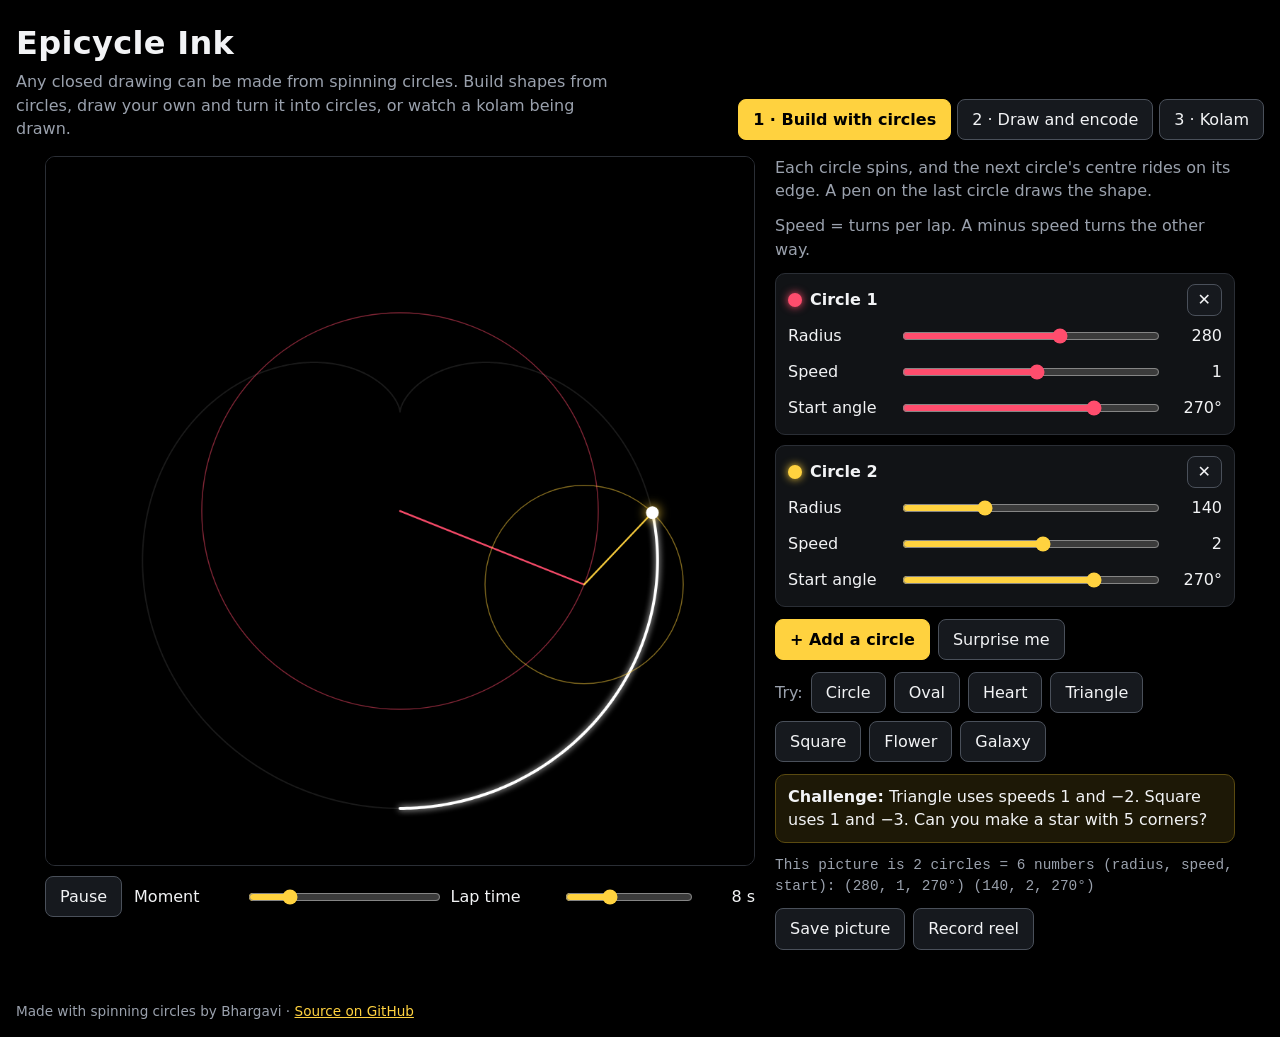
==== index.html @ f535c4b3 "Kolam becomes mode 3 of the main page" ====
<!doctype html>
<html lang="en">
<head>
  <meta charset="utf-8">
  <meta name="viewport" content="width=device-width, initial-scale=1">
  <title>Epicycle Ink</title>
  <link rel="stylesheet" href="style.css">
</head>
<body>
  <header class="top">
    <div>
      <h1>Epicycle Ink</h1>
      <p class="tagline">Any closed drawing can be made from spinning circles.
        Build shapes from circles, draw your own and turn it into circles, or watch a kolam being drawn.</p>
    </div>
    <nav class="tabs" role="tablist" aria-label="Modes">
      <button role="tab" id="tabBuild" aria-controls="build" aria-selected="true">1 · Build with circles</button>
      <button role="tab" id="tabEncode" aria-controls="encode" aria-selected="false">2 · Draw and encode</button>
      <button role="tab" id="tabKolam" aria-controls="kolamMode" aria-selected="false">3 · Kolam</button>
    </nav>
  </header>

  <!-- ===================== MODE 1: build with circles ===================== -->
  <section id="build" class="mode split" role="tabpanel" aria-labelledby="tabBuild">
    <div class="stage">
      <canvas id="buildCanvas" class="screen" width="1000" height="1000"
              aria-label="Spinning circles drawing a shape"></canvas>
      <div class="transport">
        <button id="bPlay">Pause</button>
        <label class="slider no-out"><span>Moment</span>
          <input type="range" id="bScrub" min="0" max="1000" value="0"></label>
        <label class="slider"><span>Lap time</span>
          <input type="range" id="bLap" min="2" max="20" value="8"><output id="bLapOut">8 s</output></label>
      </div>
    </div>

    <aside class="panel">
      <p class="lead">Each circle spins, and the next circle's centre rides on its edge.
        A pen on the last circle draws the shape.</p>
      <p class="hint">Speed = turns per lap. A minus speed turns the other way.</p>

      <div id="cardList" class="cards"></div>

      <div class="row">
        <button id="addCircle" class="primary">+ Add a circle</button>
        <button id="surprise">Surprise me</button>
      </div>

      <div class="row">
        <span class="muted">Try:</span>
        <button data-preset="circle">Circle</button>
        <button data-preset="oval">Oval</button>
        <button data-preset="heart">Heart</button>
        <button data-preset="triangle">Triangle</button>
        <button data-preset="square">Square</button>
        <button data-preset="flower">Flower</button>
        <button data-preset="galaxy">Galaxy</button>
      </div>

      <p class="note"><strong>Challenge:</strong> Triangle uses speeds 1 and −2. Square uses 1 and −3.
        Can you make a star with 5 corners?</p>

      <p class="code" id="buildCode"></p>

      <div class="row">
        <button id="bSave">Save picture</button>
        <button id="bRecord">Record reel</button>
      </div>
      <p class="status" id="bStatus" role="status"></p>
    </aside>
  </section>

  <!-- ===================== MODE 2: draw and encode ===================== -->
  <section id="encode" class="mode" role="tabpanel" aria-labelledby="tabEncode" hidden>
    <div class="pair">
      <figure>
        <canvas id="pad" class="pad" width="1000" height="1000"
                aria-label="White drawing pad"></canvas>
        <figcaption>1. Draw one closed line. Lift the pen when you are done.</figcaption>
      </figure>
      <figure>
        <canvas id="repro" class="screen" width="1000" height="1000"
                aria-label="Circles redrawing your line"></canvas>
        <figcaption>2. The circles redraw it.</figcaption>
      </figure>
    </div>

    <div class="transport wide-row">
      <button id="ePlay">Pause</button>
      <label class="slider no-out"><span>Moment</span>
        <input type="range" id="eScrub" min="0" max="1000" value="0"></label>
      <label class="slider"><span>Lap time</span>
        <input type="range" id="eLap" min="2" max="20" value="8"><output id="eLapOut">8 s</output></label>
    </div>

    <div class="encode-panel">
      <div class="block">
        <label class="slider"><span>Circles</span>
          <input type="range" id="count" min="1" max="100" value="30"><output id="countOut">30</output></label>
        <p class="hint">Slide down to keep only the biggest circles.
          Which part of your drawing disappears first?</p>

        <div class="stats">
          <div class="stat"><span class="label">Your line</span><strong id="statLine">–</strong></div>
          <div class="stat"><span class="label">Encoded as</span><strong id="statCode">–</strong></div>
          <div class="stat"><span class="label">Average miss</span><strong id="statError">–</strong></div>
        </div>

        <div class="row">
          <button id="eClear">Clear</button>
          <span class="muted">Examples:</span>
          <button data-example="star">Star</button>
          <button data-example="heart">Heart</button>
          <button data-example="square">Square</button>
        </div>
        <div class="row">
          <button id="sendBuild" class="primary">Edit the biggest circles in mode 1</button>
          <button id="eSave">Save picture</button>
          <button id="eRecord">Record reel</button>
        </div>
        <p class="status" id="eStatus" role="status"></p>
      </div>

      <div class="block">
        <span class="label">The recipe: circle size for every speed</span>
        <div class="chart-wrap">
          <canvas id="spectrum" aria-label="Bar chart of circle radius for speeds minus 50 to plus 50"></canvas>
          <div id="tip" class="tip" hidden></div>
        </div>
        <p class="hint small">Yellow bars are the circles in use. Hover or tap a bar to see its numbers.</p>

        <span class="label">Biggest circles in use</span>
        <table id="recipe">
          <thead><tr><th></th><th>Speed</th><th>Radius</th><th>Start</th></tr></thead>
          <tbody></tbody>
        </table>
      </div>
    </div>
  </section>

  <!-- ===================== MODE 3: kolam ===================== -->
  <section id="kolamMode" class="mode split" role="tabpanel" aria-labelledby="tabKolam" hidden>
    <div class="stage">
      <canvas id="kolamCanvas" class="screen" width="1000" height="1000"
              aria-label="A kolam being drawn around a grid of dots"></canvas>
      <div class="transport">
        <button id="kPlay">Pause</button>
        <label class="slider no-out"><span>Moment</span>
          <input type="range" id="kScrub" min="0" max="1000" value="0"></label>
        <label class="slider"><span>Drawing time</span>
          <input type="range" id="kLap" min="4" max="60" value="20"><output id="kLapOut">20 s</output></label>
      </div>
    </div>

    <aside class="panel">
      <p class="lead">A kolam is a line rangoli from South India: one closed line that loops around
        a grid of dots without ever touching them. Watch how each one is drawn, then let circles draw it.</p>
      <div class="row">
        <button id="newKolam" class="primary">New kolam</button>
        <span class="muted" id="kInfo"></span>
      </div>

      <label class="slider"><span>Dots per side</span>
        <input type="range" id="kDots" min="3" max="9" step="2" value="5"><output id="kDotsOut">5</output></label>

      <div class="field">
        <span class="label">Symmetry</span>
        <div class="seg" id="kSym">
          <button data-sym="rotate" aria-pressed="true">Turn 4 ways</button>
          <button data-sym="mirror2" aria-pressed="false">Mirror both ways</button>
          <button data-sym="mirror" aria-pressed="false">Mirror once</button>
          <button data-sym="none" aria-pressed="false">Free</button>
        </div>
        <p class="hint small">Mirrors run along the rows of dots, so in a diamond they look tilted.
          Choose Square to see them straight.</p>
      </div>

      <div class="field">
        <span class="label">Grid</span>
        <div class="seg" id="kShape">
          <button data-shape="diamond" aria-pressed="true">Diamond</button>
          <button data-shape="square" aria-pressed="false">Square</button>
        </div>
      </div>

      <div class="field">
        <span class="label">Line colour</span>
        <div class="row" id="kColours">
          <button class="swatch" style="--c:#ffffff" data-colour="#ffffff" aria-label="White" aria-pressed="true"></button>
          <button class="swatch" style="--c:#ff8fb8" data-colour="#ff8fb8" aria-label="Pink" aria-pressed="false"></button>
          <button class="swatch" style="--c:#ffe066" data-colour="#ffe066" aria-label="Yellow" aria-pressed="false"></button>
          <button class="swatch" style="--c:#7ee8fa" data-colour="#7ee8fa" aria-label="Blue" aria-pressed="false"></button>
          <button class="swatch" style="--c:#3ddc97" data-colour="#3ddc97" aria-label="Green" aria-pressed="false"></button>
        </div>
      </div>

      <div class="field">
        <span class="label">Show</span>
        <label class="check"><input type="checkbox" id="kShowGuide" checked> The whole line, faintly</label>
        <label class="check"><input type="checkbox" id="kShowWalls"> Turning points (where the line turns back)</label>
      </div>

      <div class="field">
        <span class="label">Who draws it</span>
        <div class="seg" id="kView">
          <button data-view="line" aria-pressed="true">A pen</button>
          <button data-view="circles" aria-pressed="false">Spinning circles</button>
        </div>
        <label class="slider" id="kCountRow" hidden><span>Circles</span>
          <input type="range" id="kCount" min="5" max="600" value="250"><output id="kCountOut">250</output></label>
        <p class="hint" id="kCircleHint" hidden>A kolam is one closed line, so circles can draw it too.
          Slide down: with few circles the loops melt into soft waves.</p>
      </div>

      <div class="block">
        <span class="label">How to draw a kolam by hand</span>
        <ol class="steps">
          <li>Put down the dots in a square grid. Here the grid is turned on its corner, like a diamond.</li>
          <li>Start your line between two dots, never on one.</li>
          <li>Curve around a dot, then slip through the gap between two dots, always diagonally.</li>
          <li>When you reach the edge, or a turning point, swing back around the dot instead of going on.</li>
          <li>Keep going without lifting your hand until you are back where you started.
            Every dot ends up inside its own little loop.</li>
        </ol>
        <p class="hint small">Tip: turn on “Turning points” to see where the line has to turn back.
          Slide “Moment” to go through the drawing slowly.</p>
      </div>

      <div class="row">
        <button id="kSave">Save picture</button>
        <button id="kRecord">Record reel</button>
      </div>
      <p class="status" id="kStatus" role="status"></p>
    </aside>
  </section>

  <footer>
    Made with spinning circles by Bhargavi ·
    <a href="https://github.com/bhargavimahesh/epicycles">Source on GitHub</a>
  </footer>

  <script src="fourier.js"></script>
  <script src="reel.js"></script>
  <script src="shared.js"></script>
  <script src="app.js"></script>
  <script src="build.js"></script>
  <script src="encode.js"></script>
  <script src="kolam.js"></script>
  <script>start();</script>
</body>
</html>
---- style.css ----
/* Dark page, white drawing pad, black screens with bright circles */
:root {
  --bg: #000000;
  --panel: #111316;
  --line: #2a2e35;
  --text: #f2f3f5;
  --muted: #9aa1ad;
  --accent: #ffd23f;
}

* { box-sizing: border-box; }
html { color-scheme: dark; }
[hidden] { display: none !important; }   /* hidden always wins, even over display: grid */

body {
  margin: 0;
  background: var(--bg);
  color: var(--text);
  font-family: system-ui, -apple-system, "Segoe UI", sans-serif;
  font-size: 16px;
  line-height: 1.45;
}

a { color: var(--accent); }

/* ---------- header and tabs ---------- */
.top {
  max-width: 1400px;
  margin: 0 auto;
  padding: 20px 16px 8px;
  display: flex;
  flex-wrap: wrap;
  gap: 16px;
  align-items: flex-end;
  justify-content: space-between;
}
h1 { margin: 0; font-size: 2rem; letter-spacing: 0.01em; }
.tagline { margin: 4px 0 0; color: var(--muted); max-width: 60ch; }

.tabs { display: flex; flex-wrap: wrap; gap: 6px; }
.tabs button[aria-selected="true"] {
  background: var(--accent);
  border-color: var(--accent);
  color: #000;
  font-weight: 600;
}

/* a link that looks like a tab (goes to another page) */
.tablink {
  display: inline-flex;
  align-items: center;
  min-height: 40px;
  padding: 8px 14px;
  border: 1px solid #4a505a;
  border-radius: 8px;
  background: #16191e;
  color: var(--text);
  text-decoration: none;
}
.tablink:hover { border-color: var(--text); }
.tablink[aria-current="page"] { background: var(--accent); border-color: var(--accent); color: #000; font-weight: 600; }

/* ---------- shared pieces ---------- */
.mode { max-width: 1400px; margin: 0 auto; padding: 8px 16px 24px; }

.screen {
  display: block;
  width: 100%;
  aspect-ratio: 1;
  background: #000;
  border: 1px solid var(--line);
  border-radius: 10px;
}

.pad {
  display: block;
  width: 100%;
  aspect-ratio: 1;
  background: #fff;
  border-radius: 10px;
  touch-action: none;          /* drawing must not scroll the page */
  cursor: crosshair;
}

button {
  font: inherit;
  min-height: 40px;
  padding: 8px 14px;
  border: 1px solid #4a505a;
  border-radius: 8px;
  background: #16191e;
  color: var(--text);
  cursor: pointer;
}
button:hover { border-color: var(--text); }
button.primary { background: var(--accent); border-color: var(--accent); color: #000; font-weight: 600; }
button:disabled { opacity: 0.35; cursor: default; }
button:focus-visible, input:focus-visible { outline: 2px solid var(--accent); outline-offset: 2px; }

.row { display: flex; flex-wrap: wrap; gap: 8px; align-items: center; }
.muted, .hint, .status, .lead { color: var(--muted); }
.hint, .status, .lead, .code, .note { margin: 0; }
.small { font-size: 0.85rem; }

.slider {
  display: grid;
  grid-template-columns: 6.5em minmax(80px, 1fr) 3.5em;
  align-items: center;
  gap: 8px;
  flex: 1 1 220px;
}
.slider.no-out { grid-template-columns: 6.5em minmax(80px, 1fr); }
.slider input { width: 100%; height: 28px; accent-color: var(--c, var(--accent)); }
.slider output { text-align: right; font-variant-numeric: tabular-nums; }

.transport { display: flex; flex-wrap: wrap; gap: 12px; align-items: center; }

.label { font-size: 0.75rem; letter-spacing: 0.06em; text-transform: uppercase; color: var(--muted); }

/* ---------- mode 1 ---------- */
.split:not([hidden]) {
  display: flex;
  flex-wrap: wrap;
  gap: 20px;
  align-items: flex-start;
  justify-content: center;
}
.stage {
  display: flex;
  flex-direction: column;
  gap: 10px;
  min-width: 0;
  width: min(100%, calc(100vh - 190px), 820px);
}
.panel { flex: 1 1 320px; max-width: 460px; display: flex; flex-direction: column; gap: 12px; min-width: 0; }

.cards { display: flex; flex-direction: column; gap: 10px; }
.card {
  display: grid;
  gap: 4px;
  padding: 10px 12px;
  background: var(--panel);
  border: 1px solid var(--line);
  border-radius: 10px;
}
.card-head { display: flex; align-items: center; gap: 8px; }
.card-head .remove { margin-left: auto; min-height: 32px; padding: 2px 10px; }
.dot {
  display: inline-block;
  flex: none;
  width: 14px;
  height: 14px;
  border-radius: 50%;
  background: var(--c);
  box-shadow: 0 0 8px var(--c);
}

.note { padding: 10px 12px; background: #1d1806; border: 1px solid #5a4a10; border-radius: 10px; }
.code { font-family: ui-monospace, Menlo, Consolas, monospace; font-size: 0.9rem; color: var(--muted); overflow-wrap: anywhere; }

/* ---------- mode 2 ---------- */
.pair {
  display: grid;
  grid-template-columns: repeat(2, minmax(0, 1fr));
  gap: 16px;
  max-width: 1200px;
  margin: 0 auto;
}
.pair figure { margin: 0; display: flex; flex-direction: column; gap: 6px; min-width: 0; }
figcaption { color: var(--muted); font-size: 0.9rem; }

.wide-row { max-width: 1200px; margin: 12px auto 0; }

.encode-panel {
  max-width: 1200px;
  margin: 16px auto 0;
  display: grid;
  grid-template-columns: repeat(auto-fit, minmax(300px, 1fr));
  gap: 16px;
}
.block .slider { flex: none; }
.block {
  display: flex;
  flex-direction: column;
  gap: 12px;
  min-width: 0;
  padding: 14px;
  background: var(--panel);
  border: 1px solid var(--line);
  border-radius: 10px;
}

.stats { display: grid; grid-template-columns: repeat(auto-fit, minmax(100px, 1fr)); gap: 8px; }
.stat {
  display: flex;
  flex-direction: column;
  gap: 2px;
  min-width: 0;
  padding: 8px 10px;
  border: 1px solid var(--line);
  border-radius: 8px;
}
.stat strong { font-size: 1.05rem; font-variant-numeric: tabular-nums; }

.chart-wrap { position: relative; }
#spectrum { display: block; width: 100%; height: 140px; touch-action: manipulation; }
.tip {
  position: absolute;
  transform: translate(-50%, -115%);
  padding: 4px 8px;
  background: #000;
  border: 1px solid var(--line);
  border-radius: 6px;
  font-size: 0.85rem;
  white-space: nowrap;
  pointer-events: none;
}

table { width: 100%; border-collapse: collapse; font-variant-numeric: tabular-nums; font-size: 0.95rem; }
th, td { padding: 4px 6px; text-align: right; border-bottom: 1px solid var(--line); }
th { color: var(--muted); font-weight: 500; font-size: 0.8rem; }
th:first-child, td:first-child { width: 24px; text-align: left; }

footer { max-width: 1400px; margin: 0 auto; padding: 16px; color: var(--muted); font-size: 0.85rem; }

@media (max-width: 720px) {
  .pair { grid-template-columns: minmax(0, 1fr); }
  .stage { width: 100%; }
  h1 { font-size: 1.6rem; }
}

/* ---------- kolam page ---------- */
.seg { display: inline-flex; flex-wrap: wrap; }
.seg button { border-radius: 0; margin-left: -1px; }
.seg button:first-child { border-radius: 8px 0 0 8px; margin-left: 0; }
.seg button:last-child { border-radius: 0 8px 8px 0; }
.seg button[aria-pressed="true"] { background: var(--text); border-color: var(--text); color: #000; position: relative; }

.swatch { width: 44px; padding: 0; background: var(--c); border-color: var(--c); }
.swatch[aria-pressed="true"] { outline: 2px solid var(--text); outline-offset: 3px; }

.check { display: flex; align-items: center; gap: 8px; }
.check input { width: 18px; height: 18px; accent-color: var(--accent); }

.steps { margin: 0; padding-left: 1.4em; display: flex; flex-direction: column; gap: 6px; }
.steps li::marker { color: var(--accent); font-weight: 600; }

.field { display: flex; flex-direction: column; gap: 6px; }
.panel .slider { flex: none; }
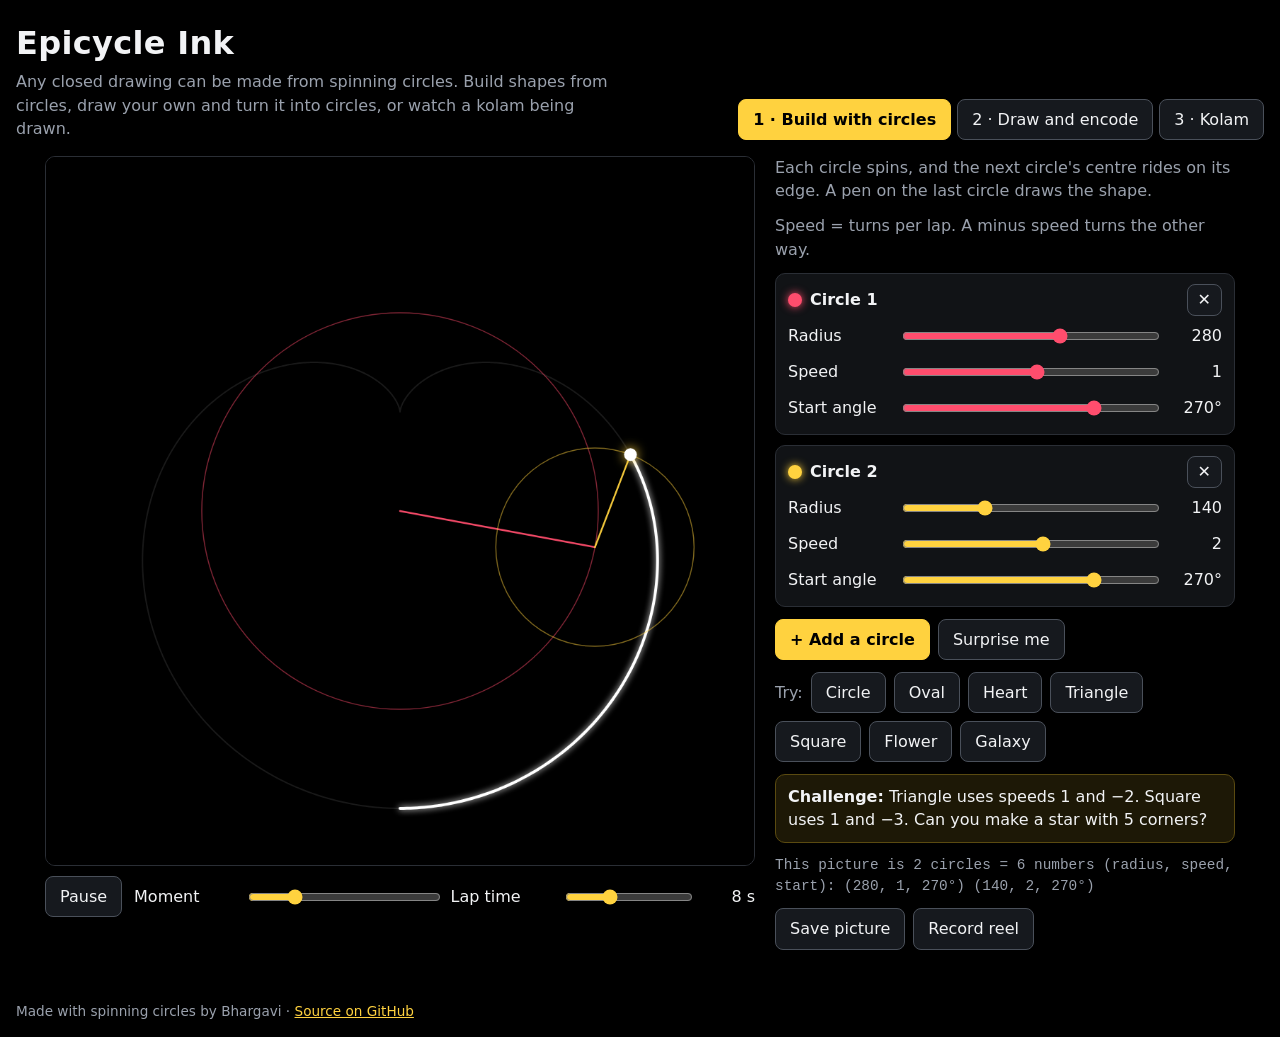
==== commit 6664f1bf: "Even kolam sizes; frame-by-frame video export" ====
--- a/index.html
+++ b/index.html
@@ -161,7 +161,7 @@
       </div>
 
       <label class="slider"><span>Dots per side</span>
-        <input type="range" id="kDots" min="3" max="9" step="2" value="5"><output id="kDotsOut">5</output></label>
+        <input type="range" id="kDots" min="3" max="9" step="1" value="5"><output id="kDotsOut">5</output></label>
 
       <div class="field">
         <span class="label">Symmetry</span>
@@ -173,6 +173,8 @@
         </div>
         <p class="hint small">Mirrors run along the rows of dots, so in a diamond they look tilted.
           Choose Square to see them straight.</p>
+        <p class="hint small" id="kEvenNote" hidden>With an even number of dots, one line can only be
+          mirrored once, so the other two choices are switched off.</p>
       </div>
 
       <div class="field">
@@ -240,6 +242,7 @@
   </footer>
 
   <script src="fourier.js"></script>
+  <script src="lib/mp4-muxer.js"></script>
   <script src="reel.js"></script>
   <script src="shared.js"></script>
   <script src="app.js"></script>
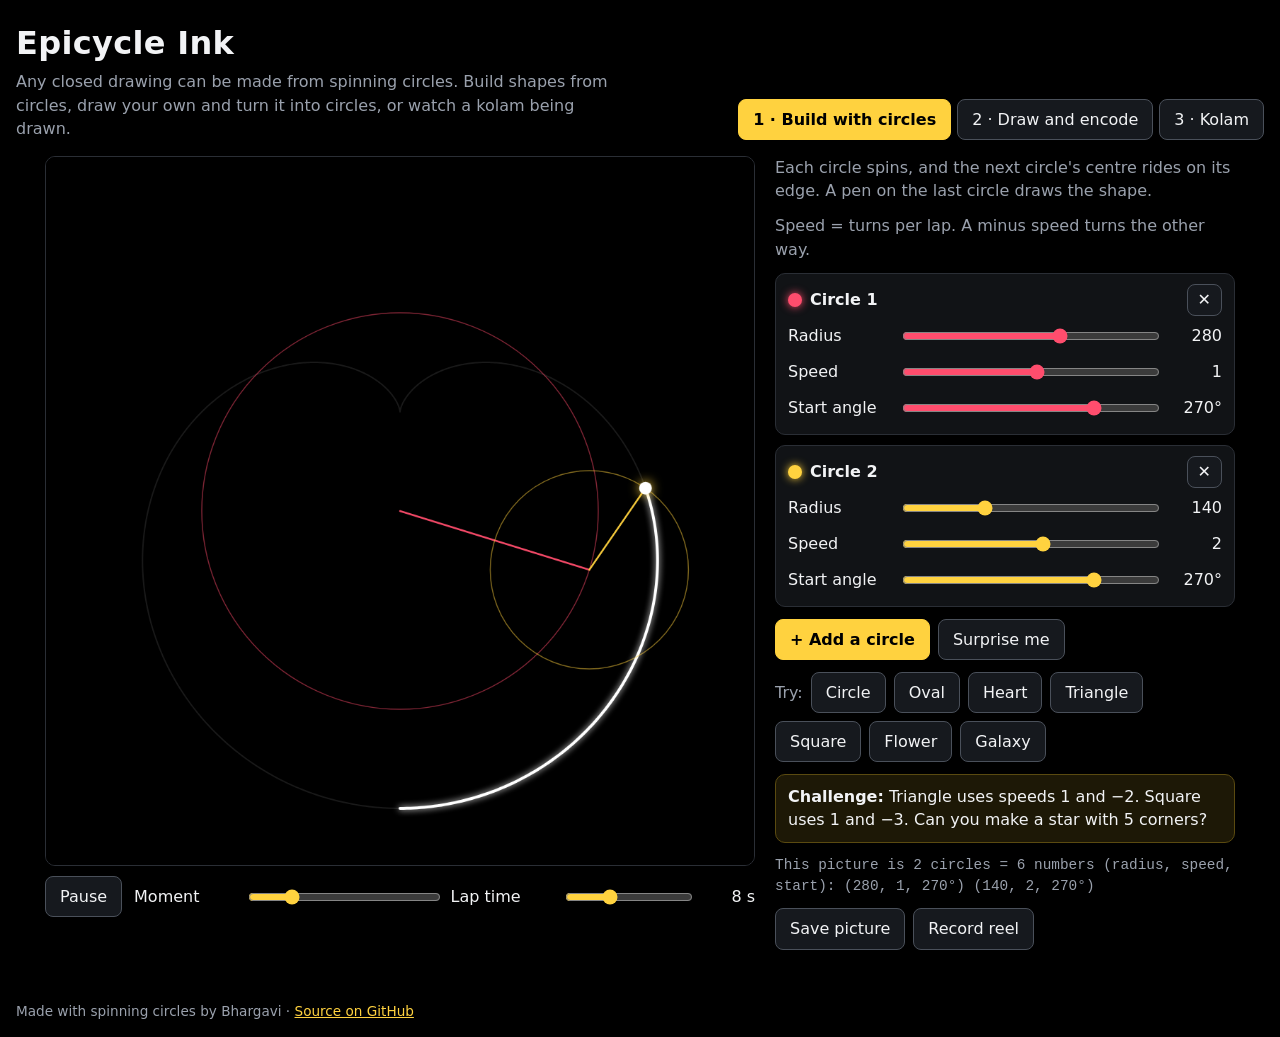
==== commit acbb4d3c: "Kolam recipe chart: symmetry shows up as missing speeds" ====
--- a/index.html
+++ b/index.html
@@ -215,6 +215,20 @@
       </div>
 
       <div class="block">
+        <span class="label">The recipe: circle size for every speed</span>
+        <div class="chart-wrap">
+          <canvas id="kSpectrum" class="recipe-chart"
+                  aria-label="Bar chart of circle sizes for speeds minus 40 to plus 40, coloured by speed group"></canvas>
+          <div id="kTip" class="tip" hidden></div>
+        </div>
+        <div class="legend" id="kLegend"></div>
+        <p class="note" id="kSymmetryNote"></p>
+        <p class="hint small">Each bar is one circle. Colours group the speeds by their remainder
+          when divided by 4. Heights use a square-root scale, so small circles still show.
+          Hover or tap a bar for its numbers. Try switching between “Turn 4 ways” and “Free”.</p>
+      </div>
+
+      <div class="block">
         <span class="label">How to draw a kolam by hand</span>
         <ol class="steps">
           <li>Put down the dots in a square grid. Here the grid is turned on its corner, like a diamond.</li>
--- a/style.css
+++ b/style.css
@@ -203,7 +203,7 @@
 .stat strong { font-size: 1.05rem; font-variant-numeric: tabular-nums; }
 
 .chart-wrap { position: relative; }
-#spectrum { display: block; width: 100%; height: 140px; touch-action: manipulation; }
+#spectrum, .recipe-chart { display: block; width: 100%; height: 140px; touch-action: manipulation; }
 .tip {
   position: absolute;
   transform: translate(-50%, -115%);
@@ -246,4 +246,9 @@
 .steps li::marker { color: var(--accent); font-weight: 600; }
 
 .field { display: flex; flex-direction: column; gap: 6px; }
-.panel .slider { flex: none; }+.panel .slider { flex: none; }
+
+.legend { display: flex; flex-wrap: wrap; gap: 6px 14px; font-size: 0.85rem; color: var(--muted); }
+.legend span { display: inline-flex; align-items: center; gap: 6px; }
+.legend strong { color: var(--text); font-variant-numeric: tabular-nums; }
+.legend i { display: inline-block; width: 10px; height: 10px; border-radius: 3px; background: var(--c); }
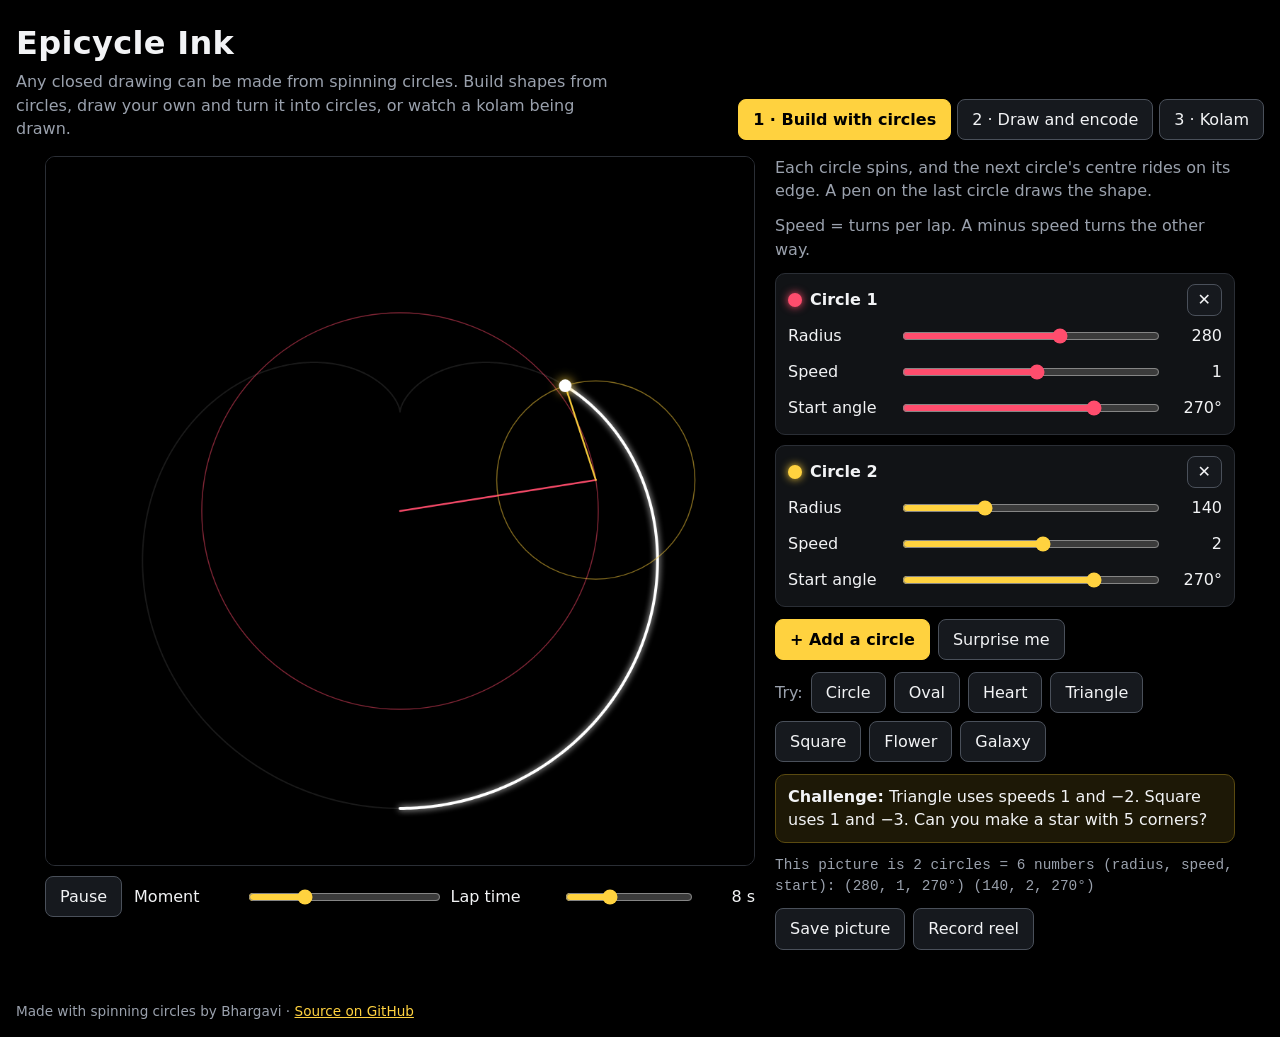
==== commit 6ea6683b: "Knotted kolams: crossings slider, over and under, grids up to 13x13" ====
--- a/index.html
+++ b/index.html
@@ -161,7 +161,12 @@
       </div>
 
       <label class="slider"><span>Dots per side</span>
-        <input type="range" id="kDots" min="3" max="9" step="1" value="5"><output id="kDotsOut">5</output></label>
+        <input type="range" id="kDots" min="3" max="13" step="1" value="5"><output id="kDotsOut">5</output></label>
+
+      <label class="slider"><span>Crossings</span>
+        <input type="range" id="kWeave" min="0" max="100" value="55"><output id="kWeaveOut">many</output></label>
+      <p class="hint small">More crossings: the line weaves through the gaps more often.
+        Fewer: it curls around single dots more often.</p>
 
       <div class="field">
         <span class="label">Symmetry</span>
@@ -200,6 +205,7 @@
         <span class="label">Show</span>
         <label class="check"><input type="checkbox" id="kShowGuide" checked> The whole line, faintly</label>
         <label class="check"><input type="checkbox" id="kShowWalls"> Turning points (where the line turns back)</label>
+        <label class="check"><input type="checkbox" id="kKnot" checked> Over and under at crossings, like a knot</label>
       </div>
 
       <div class="field">
@@ -235,6 +241,7 @@
           <li>Start your line between two dots, never on one.</li>
           <li>Curve around a dot, then slip through the gap between two dots, always diagonally.</li>
           <li>When you reach the edge, or a turning point, swing back around the dot instead of going on.</li>
+          <li>Where the line crosses itself, go over and under in turn, like weaving a basket.</li>
           <li>Keep going without lifting your hand until you are back where you started.
             Every dot ends up inside its own little loop.</li>
         </ol>
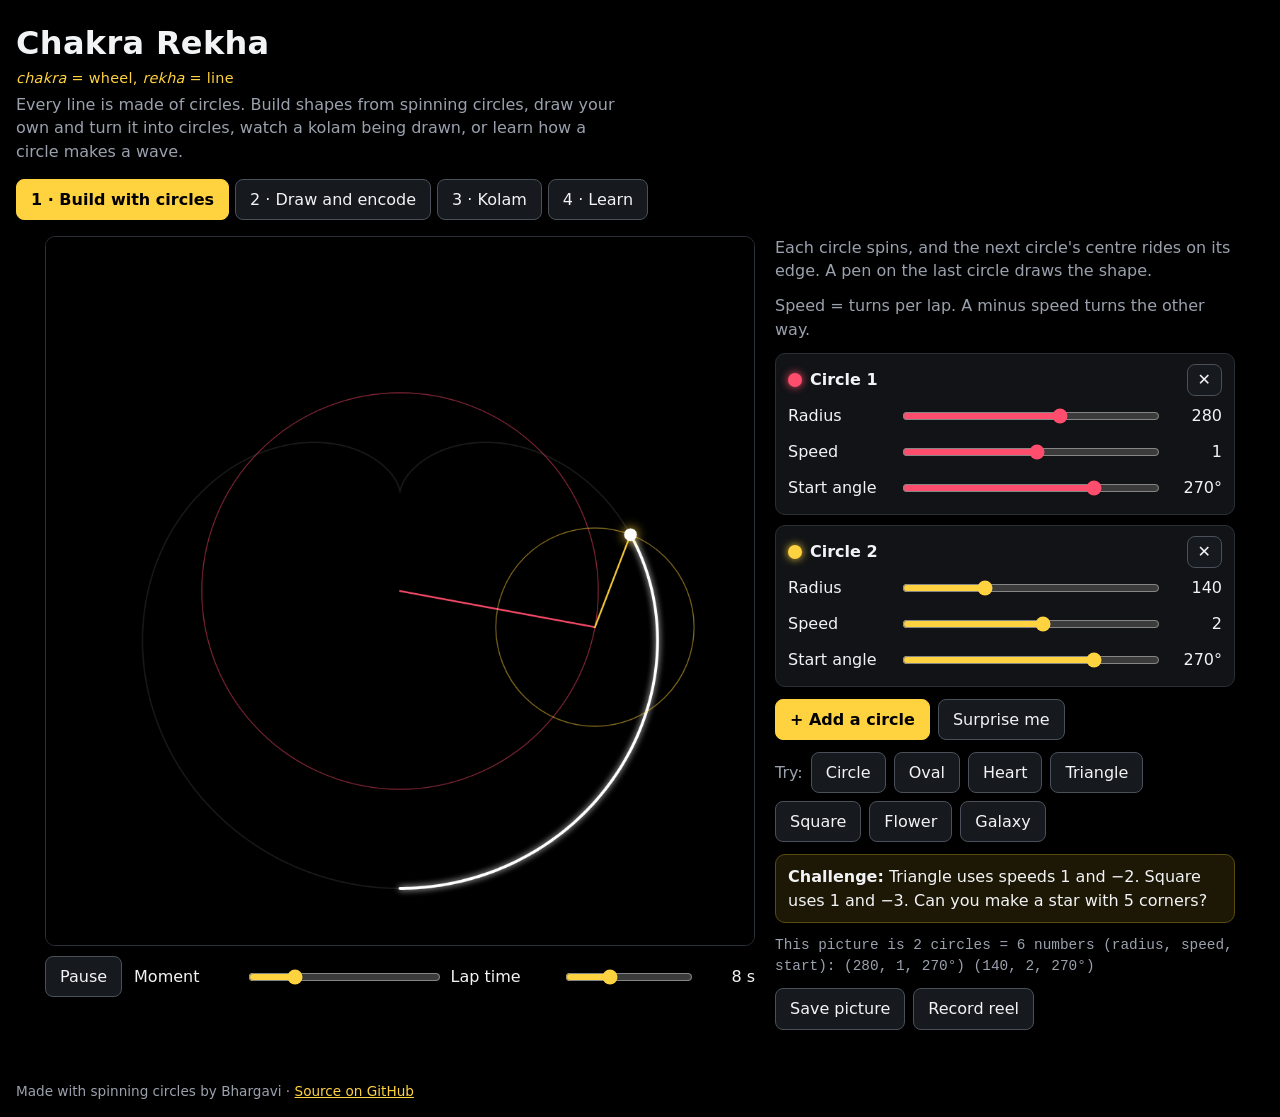
==== commit e43ca26f: "Learn mode: how a circle makes a sine wave" ====
--- a/index.html
+++ b/index.html
@@ -3,20 +3,22 @@
 <head>
   <meta charset="utf-8">
   <meta name="viewport" content="width=device-width, initial-scale=1">
-  <title>Epicycle Ink</title>
+  <title>Chakra Rekha · every line is made of circles</title>
   <link rel="stylesheet" href="style.css">
 </head>
 <body>
   <header class="top">
     <div>
-      <h1>Epicycle Ink</h1>
-      <p class="tagline">Any closed drawing can be made from spinning circles.
-        Build shapes from circles, draw your own and turn it into circles, or watch a kolam being drawn.</p>
+      <h1>Chakra Rekha</h1>
+      <p class="name-meaning"><em>chakra</em> = wheel, <em>rekha</em> = line</p>
+      <p class="tagline">Every line is made of circles. Build shapes from spinning circles,
+        draw your own and turn it into circles, watch a kolam being drawn, or learn how a circle makes a wave.</p>
     </div>
     <nav class="tabs" role="tablist" aria-label="Modes">
       <button role="tab" id="tabBuild" aria-controls="build" aria-selected="true">1 · Build with circles</button>
       <button role="tab" id="tabEncode" aria-controls="encode" aria-selected="false">2 · Draw and encode</button>
       <button role="tab" id="tabKolam" aria-controls="kolamMode" aria-selected="false">3 · Kolam</button>
+      <button role="tab" id="tabLearn" aria-controls="learnMode" aria-selected="false">4 · Learn</button>
     </nav>
   </header>
 
@@ -257,6 +259,73 @@
     </aside>
   </section>
 
+  <!-- ===================== MODE 4: learn ===================== -->
+  <section id="learnMode" class="mode" role="tabpanel" aria-labelledby="tabLearn" hidden>
+    <div class="learn-stage">
+      <canvas id="learnCanvas" class="wide-screen" width="1600" height="700"
+              aria-label="A spinning circle on the left; on the right, the sine wave its height draws over time"></canvas>
+      <div class="transport">
+        <button id="lPlay">Pause</button>
+        <button id="lReset">Reset time</button>
+        <label class="slider"><span>Time speed</span>
+          <input type="range" id="lSpeed" min="5" max="100" value="50"><output id="lSpeedOut">× 0.50</output></label>
+        <label class="check"><input type="checkbox" id="lOwnWaves" checked> Each circle's own wave</label>
+        <label class="check"><input type="checkbox" id="lLabels" checked> Labels</label>
+      </div>
+    </div>
+
+    <div class="learn-grid">
+      <div class="block learn-text">
+        <h2>What are θ, ω and t?</h2>
+        <h3>1. θ (theta): where the point is</h3>
+        <p>θ is the angle between the arm and the dashed line pointing right, measured anticlockwise.
+          A full turn is 360°, which mathematicians write as 2π radians (about 6.28).</p>
+        <h3>2. t: time</h3>
+        <p>t counts the seconds since the start. Watch it tick in “Right now”. Reset time starts it again at 0.</p>
+        <h3>3. ω (omega): how fast it turns</h3>
+        <p>ω is the angle the arm turns every second, in radians per second.
+          ω = 6.28 (that is 2π) means one full turn per second; ω = 3.14 means half a turn.
+          A minus ω turns the other way.</p>
+        <h3>4. Together: θ = ω · t + φ</h3>
+        <p>After t seconds the arm has turned ω · t. φ (phi) is the angle it started at, when t was 0.</p>
+        <h3>5. The height draws a wave</h3>
+        <p>The height of the point is r · sin θ (its sideways position is r · cos θ).
+          Plot that height over time and you get a sine wave. A longer arm r makes a taller wave.
+          A bigger ω packs more waves into each second: ω ÷ 2π waves per second.</p>
+        <h3>6. Add circles, add waves</h3>
+        <p>Put a second circle on the tip of the first and their heights add up, so their waves add up.
+          With the right circles you can build almost any repeating wave.
+          Try “Square wave”: speeds 1, 3, 5 and 7 times the first circle, radii 1, ⅓, ⅕ and ⅐ of it.
+          That is a Fourier series, the same idea that draws your pictures in modes 1 to 3.</p>
+      </div>
+
+      <div class="block">
+        <span class="label">Right now</span>
+        <p class="formula" id="lNow"></p>
+        <div class="table-wrap">
+          <table id="lTable">
+            <thead><tr><th></th><th>r</th><th>ω (rad/s)</th><th>turns/s</th><th>θ now</th><th>height</th></tr></thead>
+            <tbody></tbody>
+          </table>
+        </div>
+
+        <span class="label">Your circles</span>
+        <div id="lCards" class="cards"></div>
+        <div class="row">
+          <button id="lAdd" class="primary">+ Add a circle</button>
+          <span class="muted">Try:</span>
+          <button data-learn="one">One circle</button>
+          <button data-learn="two">Two circles</button>
+          <button data-learn="square">Square wave</button>
+          <button data-learn="sawtooth">Sawtooth</button>
+        </div>
+        <span class="label">The whole wave as a formula</span>
+        <p class="formula" id="lFormula"></p>
+        <div class="row"><button id="lSave">Save picture</button></div>
+      </div>
+    </div>
+  </section>
+
   <footer>
     Made with spinning circles by Bhargavi ·
     <a href="https://github.com/bhargavimahesh/epicycles">Source on GitHub</a>
@@ -270,6 +339,7 @@
   <script src="build.js"></script>
   <script src="encode.js"></script>
   <script src="kolam.js"></script>
+  <script src="learn.js"></script>
   <script>start();</script>
 </body>
 </html>
--- a/style.css
+++ b/style.css
@@ -36,6 +36,7 @@
 }
 h1 { margin: 0; font-size: 2rem; letter-spacing: 0.01em; }
 .tagline { margin: 4px 0 0; color: var(--muted); max-width: 60ch; }
+.name-meaning { margin: 2px 0 0; color: var(--accent); font-size: 0.9rem; letter-spacing: 0.02em; }
 
 .tabs { display: flex; flex-wrap: wrap; gap: 6px; }
 .tabs button[aria-selected="true"] {
@@ -251,4 +252,40 @@
 .legend { display: flex; flex-wrap: wrap; gap: 6px 14px; font-size: 0.85rem; color: var(--muted); }
 .legend span { display: inline-flex; align-items: center; gap: 6px; }
 .legend strong { color: var(--text); font-variant-numeric: tabular-nums; }
-.legend i { display: inline-block; width: 10px; height: 10px; border-radius: 3px; background: var(--c); }+.legend i { display: inline-block; width: 10px; height: 10px; border-radius: 3px; background: var(--c); }
+
+/* ---------- learn mode ---------- */
+.learn-stage { max-width: 1200px; margin: 0 auto; display: flex; flex-direction: column; gap: 10px; }
+.wide-screen {
+  display: block;
+  width: 100%;
+  aspect-ratio: 1600 / 700;
+  background: #000;
+  border: 1px solid var(--line);
+  border-radius: 10px;
+}
+.learn-grid {
+  max-width: 1200px;
+  margin: 16px auto 0;
+  display: grid;
+  grid-template-columns: repeat(auto-fit, minmax(320px, 1fr));
+  gap: 16px;
+  align-items: start;
+}
+.learn-text { gap: 6px; }
+.learn-text h2 { margin: 0 0 4px; font-size: 1.25rem; }
+.learn-text h3 { margin: 10px 0 0; font-size: 1rem; color: var(--accent); }
+.learn-text p { margin: 0; max-width: 65ch; }
+.formula {
+  margin: 0;
+  padding: 10px 12px;
+  background: #000;
+  border: 1px solid var(--line);
+  border-radius: 8px;
+  font-family: ui-monospace, Menlo, Consolas, monospace;
+  font-size: 0.92rem;
+  white-space: pre-wrap;
+  overflow-wrap: anywhere;
+  font-variant-numeric: tabular-nums;
+}
+.table-wrap { overflow-x: auto; }
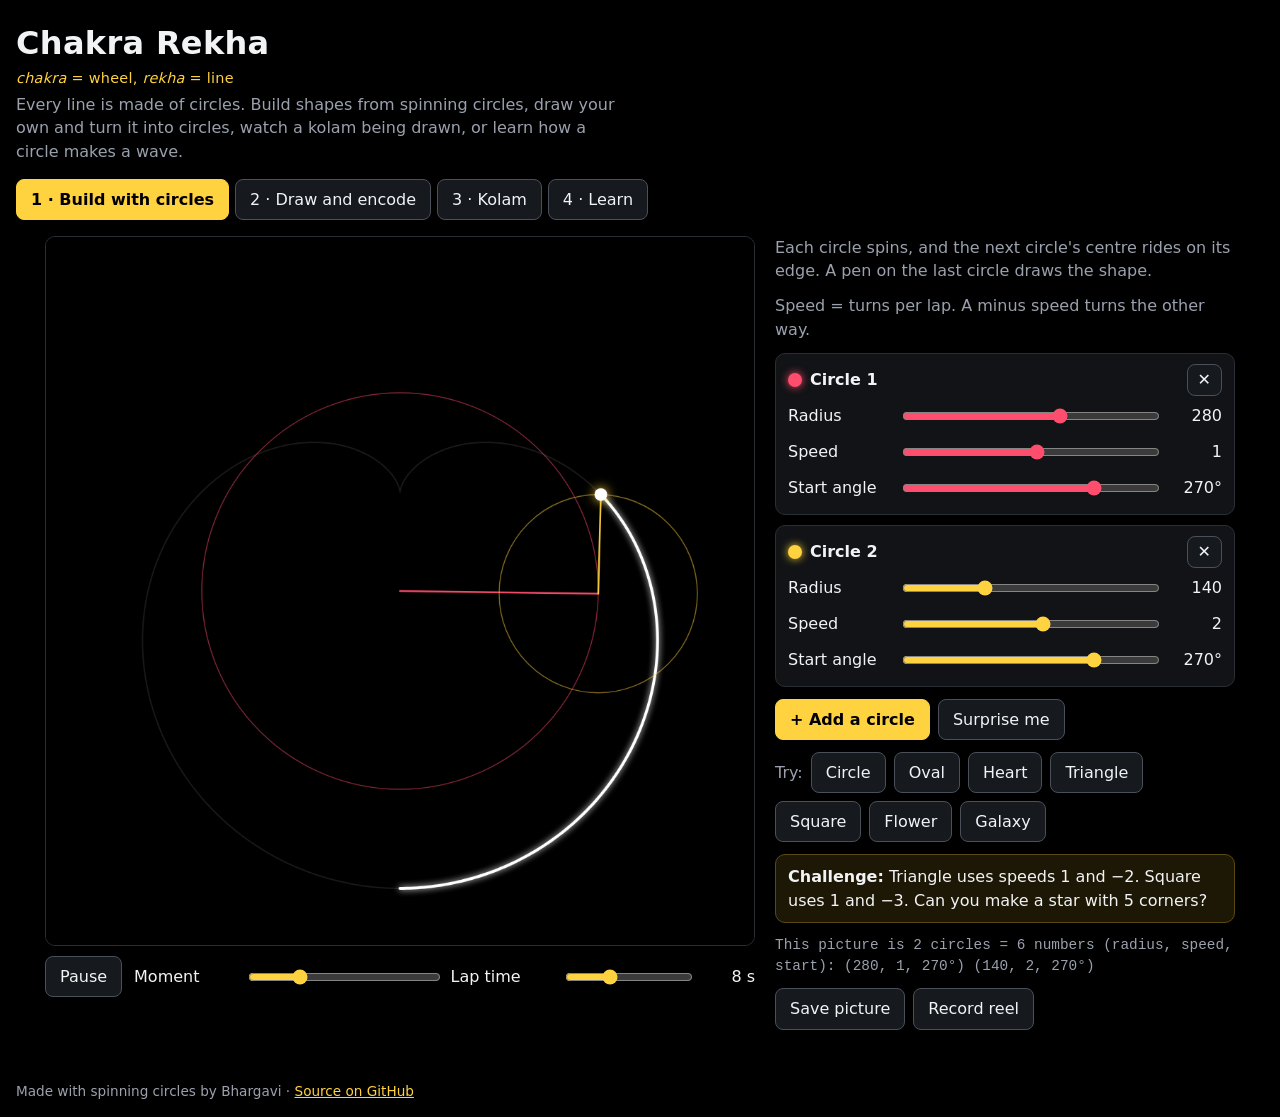
==== commit 5aa1ddb2: "Learn: parts of a wave, build a square wave, take apart and combine" ====
--- a/index.html
+++ b/index.html
@@ -262,66 +262,152 @@
   <!-- ===================== MODE 4: learn ===================== -->
   <section id="learnMode" class="mode" role="tabpanel" aria-labelledby="tabLearn" hidden>
     <div class="learn-stage">
+      <div class="seg chapters" id="lChapters">
+        <button data-chapter="parts" aria-pressed="true">1 · Parts of a wave</button>
+        <button data-chapter="square" aria-pressed="false">2 · Build a square wave</button>
+        <button data-chapter="apart" aria-pressed="false">3 · Take apart and combine</button>
+      </div>
+
       <canvas id="learnCanvas" class="wide-screen" width="1600" height="700"
-              aria-label="A spinning circle on the left; on the right, the sine wave its height draws over time"></canvas>
+              aria-label="Spinning circles on the left; on the right, the wave their height draws over time"></canvas>
       <div class="transport">
         <button id="lPlay">Pause</button>
         <button id="lReset">Reset time</button>
         <label class="slider"><span>Time speed</span>
           <input type="range" id="lSpeed" min="5" max="100" value="50"><output id="lSpeedOut">× 0.50</output></label>
-        <label class="check"><input type="checkbox" id="lOwnWaves" checked> Each circle's own wave</label>
         <label class="check"><input type="checkbox" id="lLabels" checked> Labels</label>
-      </div>
-    </div>
-
-    <div class="learn-grid">
+        <button id="lSave">Save picture</button>
+      </div>
+      <canvas id="stackCanvas" class="stack-screen" width="1600" height="900" hidden
+              aria-label="Each sine wave on its own row with its own circle, and their sum at the bottom"></canvas>
+    </div>
+
+    <!-- ---------- chapter 1: the parts of a wave ---------- -->
+    <div class="learn-grid" data-chapter-panel="parts">
       <div class="block learn-text">
-        <h2>What are θ, ω and t?</h2>
-        <h3>1. θ (theta): where the point is</h3>
-        <p>θ is the angle between the arm and the dashed line pointing right, measured anticlockwise.
-          A full turn is 360°, which mathematicians write as 2π radians (about 6.28).</p>
-        <h3>2. t: time</h3>
-        <p>t counts the seconds since the start. Watch it tick in “Right now”. Reset time starts it again at 0.</p>
-        <h3>3. ω (omega): how fast it turns</h3>
-        <p>ω is the angle the arm turns every second, in radians per second.
-          ω = 6.28 (that is 2π) means one full turn per second; ω = 3.14 means half a turn.
-          A minus ω turns the other way.</p>
-        <h3>4. Together: θ = ω · t + φ</h3>
-        <p>After t seconds the arm has turned ω · t. φ (phi) is the angle it started at, when t was 0.</p>
-        <h3>5. The height draws a wave</h3>
-        <p>The height of the point is r · sin θ (its sideways position is r · cos θ).
-          Plot that height over time and you get a sine wave. A longer arm r makes a taller wave.
-          A bigger ω packs more waves into each second: ω ÷ 2π waves per second.</p>
-        <h3>6. Add circles, add waves</h3>
-        <p>Put a second circle on the tip of the first and their heights add up, so their waves add up.
-          With the right circles you can build almost any repeating wave.
-          Try “Square wave”: speeds 1, 3, 5 and 7 times the first circle, radii 1, ⅓, ⅕ and ⅐ of it.
-          That is a Fourier series, the same idea that draws your pictures in modes 1 to 3.</p>
-      </div>
-
-      <div class="block">
+        <h2>The parts of a sine wave</h2>
+        <p>A sine wave is the height of a point going round a circle, drawn over time.
+          Every part of the wave is a part of the circle. Move one slider at a time and watch which part changes.</p>
+        <div class="table-wrap">
+          <table class="parts">
+            <thead><tr><th>Part of the wave</th><th>Part of the circle</th><th>What it does</th><th>Now</th></tr></thead>
+            <tbody>
+              <tr><td>Amplitude A</td><td>radius r</td><td>how far the wave goes above and below its middle</td><td id="pA"></td></tr>
+              <tr><td>Frequency f</td><td>turns per second</td><td>how many waves pass each second</td><td id="pF"></td></tr>
+              <tr><td>Period T</td><td>time for one turn</td><td>time from one peak to the next: T = 1 ÷ f</td><td id="pT"></td></tr>
+              <tr><td>Angular speed ω</td><td>angle turned per second</td><td>ω = 2π × f (one turn is 2π radians)</td><td id="pW"></td></tr>
+              <tr><td>Phase φ</td><td>start angle</td><td>slides the wave sideways</td><td id="pP"></td></tr>
+              <tr><td>Offset</td><td>a circle that doesn't turn</td><td>moves the middle line up or down</td><td id="pO"></td></tr>
+            </tbody>
+          </table>
+        </div>
+        <h3>θ, ω and t</h3>
+        <p>t is the time in seconds. θ (theta) is the angle of the arm, measured anticlockwise from the dashed line
+          pointing right. The arm turns ω radians every second, starting from φ, so θ = ω · t + φ.
+          The height is the offset plus A · sin θ, and that height, drawn over time, is the wave.</p>
+      </div>
+      <div class="block">
+        <span class="label">Change one part at a time</span>
+        <label class="slider"><span>Amplitude A</span>
+          <input type="range" id="pAmp" min="0" max="200" value="120"><output id="pAmpOut">120</output></label>
+        <label class="slider"><span>Frequency f</span>
+          <input type="range" id="pFreq" min="0.1" max="2" step="0.05" value="0.5"><output id="pFreqOut">0.5 Hz</output></label>
+        <label class="slider"><span>Phase φ</span>
+          <input type="range" id="pPhase" min="0" max="355" step="5" value="0"><output id="pPhaseOut">0°</output></label>
+        <label class="slider"><span>Offset</span>
+          <input type="range" id="pOffset" min="-100" max="100" value="0"><output id="pOffsetOut">0</output></label>
+        <p class="hint small">Hz (hertz) means “per second”. With a phase other than 0°, a grey dashed wave shows
+          the same wave with φ = 0°, so you can see how far it slid.</p>
         <span class="label">Right now</span>
-        <p class="formula" id="lNow"></p>
+        <p class="formula" id="pNow"></p>
+      </div>
+    </div>
+
+    <!-- ---------- chapter 2: build a square wave ---------- -->
+    <div class="learn-grid" data-chapter-panel="square" hidden>
+      <div class="block learn-text">
+        <h2>Building a square wave from sine waves</h2>
+        <h3>1. Start with one sine wave</h3>
+        <p>It has the same period as the square wave (the yellow dashed line), so it goes up and down at the right times,
+          but its corners are round.</p>
+        <h3>2. Add a wave 3 times as fast and ⅓ as tall</h3>
+        <p>It pushes the middle of each flat part down and the edges up: the shape gets flatter and steeper.</p>
+        <h3>3. Keep adding: 5 times as fast and ⅕ as tall, 7 and ⅐ …</h3>
+        <p>Only odd speeds (1, 3, 5, 7 …), each one as tall as 1 divided by its speed.
+          Every new wave is smaller and faster, and fixes smaller details.</p>
+        <h3>4. Never quite perfect</h3>
+        <p>The gap shrinks with every wave, but right next to each jump the sum always overshoots by about 9%.
+          This is called the Gibbs phenomenon.</p>
+        <h3>5. Other shapes, other recipes</h3>
+        <p>A triangle wave also uses odd speeds, but shrinks much faster (1 ÷ speed², every other one upside down),
+          so a few waves are enough. A sawtooth uses every speed.</p>
+      </div>
+      <div class="block">
+        <div class="field">
+          <span class="label">The shape we want</span>
+          <div class="seg" id="sTarget">
+            <button data-target="square" aria-pressed="true">Square</button>
+            <button data-target="triangle" aria-pressed="false">Triangle</button>
+            <button data-target="saw" aria-pressed="false">Sawtooth</button>
+          </div>
+        </div>
+        <label class="slider"><span>Sine waves</span>
+          <input type="range" id="sCount" min="1" max="20" value="1"><output id="sCountOut">1</output></label>
+        <div class="row">
+          <button id="sLess">− One less</button>
+          <button id="sMore" class="primary">+ Add the next wave</button>
+        </div>
+        <label class="check"><input type="checkbox" id="sOwn" checked> Show each sine wave</label>
+        <label class="check"><input type="checkbox" id="sGap" checked> Shade the gap to the shape we want</label>
+        <div class="stats">
+          <div class="stat"><span class="label">Average gap</span><strong id="sErr">–</strong></div>
+          <div class="stat"><span class="label">Overshoot</span><strong id="sOver">–</strong></div>
+        </div>
+        <span class="label">The waves used</span>
         <div class="table-wrap">
-          <table id="lTable">
-            <thead><tr><th></th><th>r</th><th>ω (rad/s)</th><th>turns/s</th><th>θ now</th><th>height</th></tr></thead>
+          <table id="sTable">
+            <thead><tr><th></th><th>Speed</th><th>Height</th><th>Radius</th><th>Phase</th></tr></thead>
             <tbody></tbody>
           </table>
         </div>
-
-        <span class="label">Your circles</span>
-        <div id="lCards" class="cards"></div>
+      </div>
+    </div>
+
+    <!-- ---------- chapter 3: take apart and combine ---------- -->
+    <div class="learn-grid" data-chapter-panel="apart" hidden>
+      <div class="block learn-text">
+        <h2>Take a wave apart, put it back together</h2>
+        <h3>Take apart</h3>
+        <p>Each row of the picture below the main one is a single sine wave, with its own circle.
+          Their rows line up in time with the main picture, so you can compare them peak by peak.</p>
+        <h3>Put together</h3>
+        <p>Tick a wave to add it into the sum, untick it to take it out. The circles at the top
+          and the white line show only the ticked waves.</p>
+        <h3>Compare</h3>
+        <p>In the sum, yellow dashed is the shape we want, grey is all the waves added together,
+          and white is only the ticked ones. Try ticking only the biggest wave, then add the others one by one.</p>
+        <h3>Make your own</h3>
+        <p>Change any wave's height, speed or phase, or add new ones. Speeds are whole multiples of the first wave,
+          so the sum always repeats with the same period.</p>
+      </div>
+      <div class="block">
+        <div class="field">
+          <span class="label">Start from</span>
+          <div class="seg" id="aSource">
+            <button data-source="square" aria-pressed="true">Square</button>
+            <button data-source="triangle" aria-pressed="false">Triangle</button>
+            <button data-source="saw" aria-pressed="false">Sawtooth</button>
+            <button data-source="tones" aria-pressed="false">Two tones</button>
+          </div>
+        </div>
         <div class="row">
-          <button id="lAdd" class="primary">+ Add a circle</button>
-          <span class="muted">Try:</span>
-          <button data-learn="one">One circle</button>
-          <button data-learn="two">Two circles</button>
-          <button data-learn="square">Square wave</button>
-          <button data-learn="sawtooth">Sawtooth</button>
-        </div>
-        <span class="label">The whole wave as a formula</span>
-        <p class="formula" id="lFormula"></p>
-        <div class="row"><button id="lSave">Save picture</button></div>
+          <button id="aAllOn">All on</button>
+          <button id="aAllOff">All off</button>
+          <button id="aAdd" class="primary">+ Add a wave</button>
+        </div>
+        <div id="aCards" class="cards"></div>
+        <span class="label">The sum as a formula</span>
+        <p class="formula" id="aFormula"></p>
       </div>
     </div>
   </section>
--- a/style.css
+++ b/style.css
@@ -288,4 +288,18 @@
   overflow-wrap: anywhere;
   font-variant-numeric: tabular-nums;
 }
-.table-wrap { overflow-x: auto; }+.table-wrap { overflow-x: auto; }
+
+.chapters button { font-weight: 500; }
+.stack-screen {
+  display: block;
+  width: 100%;
+  height: auto;
+  background: #000;
+  border: 1px solid var(--line);
+  border-radius: 10px;
+}
+table.parts td, table.parts th { text-align: left; vertical-align: top; }
+table.parts td:first-child { width: auto; white-space: nowrap; font-weight: 600; }
+table.parts td:last-child { text-align: right; white-space: nowrap; font-variant-numeric: tabular-nums; }
+.card .check { font-size: 0.95rem; }
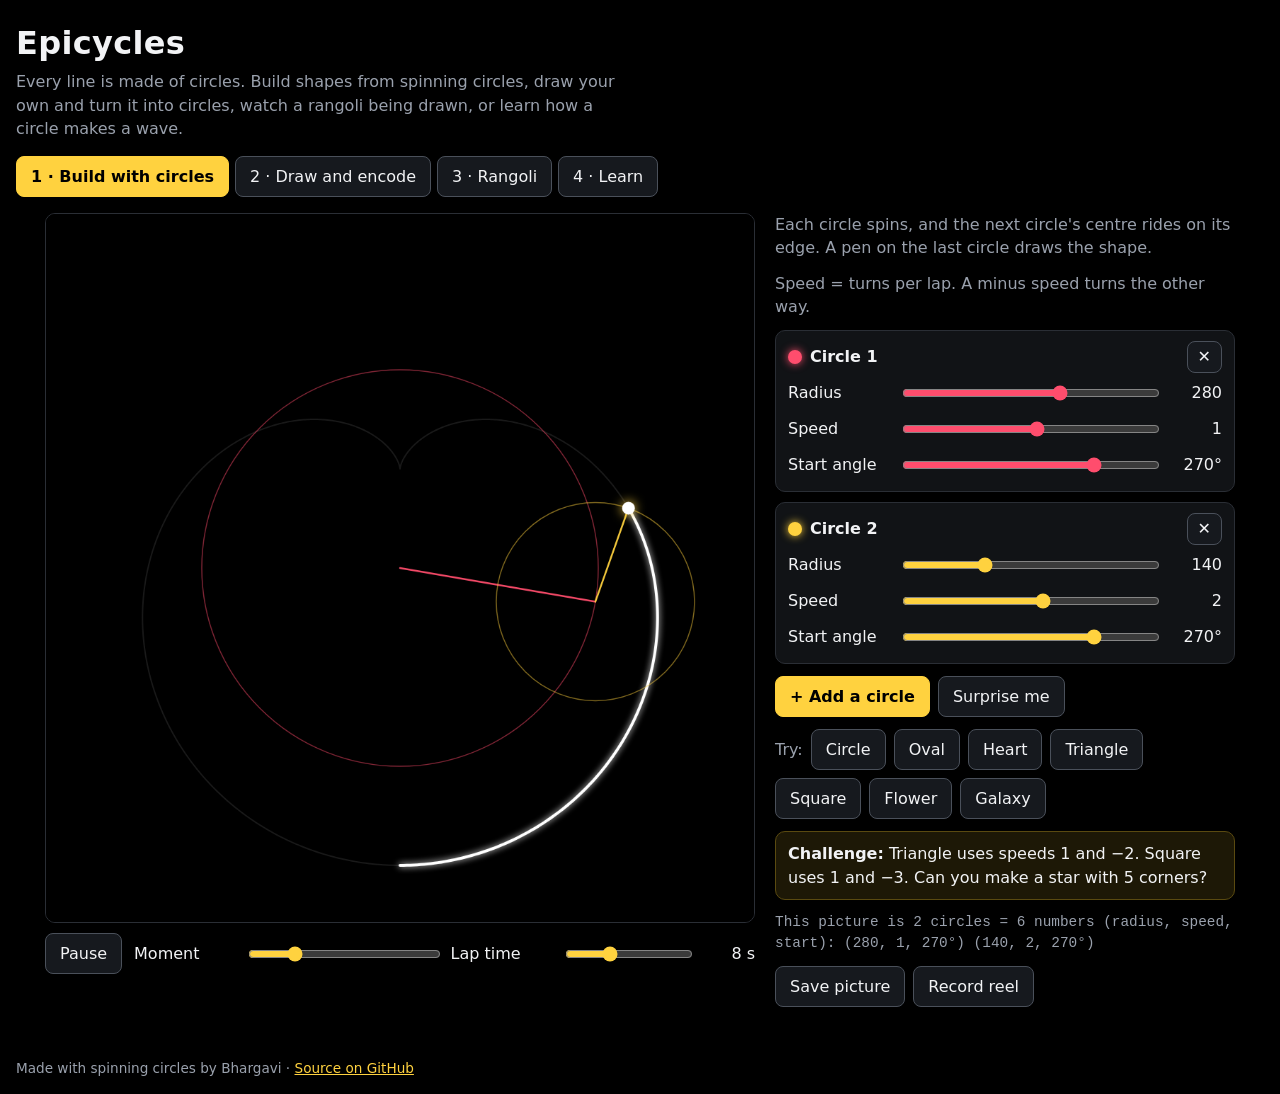
==== commit d3a56e11: "Rename kolam to rangoli everywhere" ====
--- a/index.html
+++ b/index.html
@@ -3,21 +3,20 @@
 <head>
   <meta charset="utf-8">
   <meta name="viewport" content="width=device-width, initial-scale=1">
-  <title>Chakra Rekha · every line is made of circles</title>
+  <title>Epicycles · every line is made of circles</title>
   <link rel="stylesheet" href="style.css">
 </head>
 <body>
   <header class="top">
     <div>
-      <h1>Chakra Rekha</h1>
-      <p class="name-meaning"><em>chakra</em> = wheel, <em>rekha</em> = line</p>
+      <h1>Epicycles</h1>
       <p class="tagline">Every line is made of circles. Build shapes from spinning circles,
-        draw your own and turn it into circles, watch a kolam being drawn, or learn how a circle makes a wave.</p>
+        draw your own and turn it into circles, watch a rangoli being drawn, or learn how a circle makes a wave.</p>
     </div>
     <nav class="tabs" role="tablist" aria-label="Modes">
       <button role="tab" id="tabBuild" aria-controls="build" aria-selected="true">1 · Build with circles</button>
       <button role="tab" id="tabEncode" aria-controls="encode" aria-selected="false">2 · Draw and encode</button>
-      <button role="tab" id="tabKolam" aria-controls="kolamMode" aria-selected="false">3 · Kolam</button>
+      <button role="tab" id="tabRangoli" aria-controls="rangoliMode" aria-selected="false">3 · Rangoli</button>
       <button role="tab" id="tabLearn" aria-controls="learnMode" aria-selected="false">4 · Learn</button>
     </nav>
   </header>
@@ -140,11 +139,11 @@
     </div>
   </section>
 
-  <!-- ===================== MODE 3: kolam ===================== -->
-  <section id="kolamMode" class="mode split" role="tabpanel" aria-labelledby="tabKolam" hidden>
+  <!-- ===================== MODE 3: rangoli ===================== -->
+  <section id="rangoliMode" class="mode split" role="tabpanel" aria-labelledby="tabRangoli" hidden>
     <div class="stage">
-      <canvas id="kolamCanvas" class="screen" width="1000" height="1000"
-              aria-label="A kolam being drawn around a grid of dots"></canvas>
+      <canvas id="rangoliCanvas" class="screen" width="1000" height="1000"
+              aria-label="A rangoli being drawn around a grid of dots"></canvas>
       <div class="transport">
         <button id="kPlay">Pause</button>
         <label class="slider no-out"><span>Moment</span>
@@ -155,10 +154,10 @@
     </div>
 
     <aside class="panel">
-      <p class="lead">A kolam is a line rangoli from South India: one closed line that loops around
-        a grid of dots without ever touching them. Watch how each one is drawn, then let circles draw it.</p>
+      <p class="lead">This rangoli is drawn as one closed line that loops around a grid of dots
+        without ever touching them. Watch how each one is drawn, then let circles draw it.</p>
       <div class="row">
-        <button id="newKolam" class="primary">New kolam</button>
+        <button id="newRangoli" class="primary">New rangoli</button>
         <span class="muted" id="kInfo"></span>
       </div>
 
@@ -218,7 +217,7 @@
         </div>
         <label class="slider" id="kCountRow" hidden><span>Circles</span>
           <input type="range" id="kCount" min="5" max="600" value="250"><output id="kCountOut">250</output></label>
-        <p class="hint" id="kCircleHint" hidden>A kolam is one closed line, so circles can draw it too.
+        <p class="hint" id="kCircleHint" hidden>A rangoli is one closed line, so circles can draw it too.
           Slide down: with few circles the loops melt into soft waves.</p>
       </div>
 
@@ -237,7 +236,7 @@
       </div>
 
       <div class="block">
-        <span class="label">How to draw a kolam by hand</span>
+        <span class="label">How to draw a rangoli by hand</span>
         <ol class="steps">
           <li>Put down the dots in a square grid. Here the grid is turned on its corner, like a diamond.</li>
           <li>Start your line between two dots, never on one.</li>
@@ -424,7 +423,7 @@
   <script src="app.js"></script>
   <script src="build.js"></script>
   <script src="encode.js"></script>
-  <script src="kolam.js"></script>
+  <script src="rangoli.js"></script>
   <script src="learn.js"></script>
   <script>start();</script>
 </body>
--- a/style.css
+++ b/style.css
@@ -36,7 +36,6 @@
 }
 h1 { margin: 0; font-size: 2rem; letter-spacing: 0.01em; }
 .tagline { margin: 4px 0 0; color: var(--muted); max-width: 60ch; }
-.name-meaning { margin: 2px 0 0; color: var(--accent); font-size: 0.9rem; letter-spacing: 0.02em; }
 
 .tabs { display: flex; flex-wrap: wrap; gap: 6px; }
 .tabs button[aria-selected="true"] {
@@ -230,7 +229,7 @@
   h1 { font-size: 1.6rem; }
 }
 
-/* ---------- kolam page ---------- */
+/* ---------- rangoli page ---------- */
 .seg { display: inline-flex; flex-wrap: wrap; }
 .seg button { border-radius: 0; margin-left: -1px; }
 .seg button:first-child { border-radius: 8px 0 0 8px; margin-left: 0; }
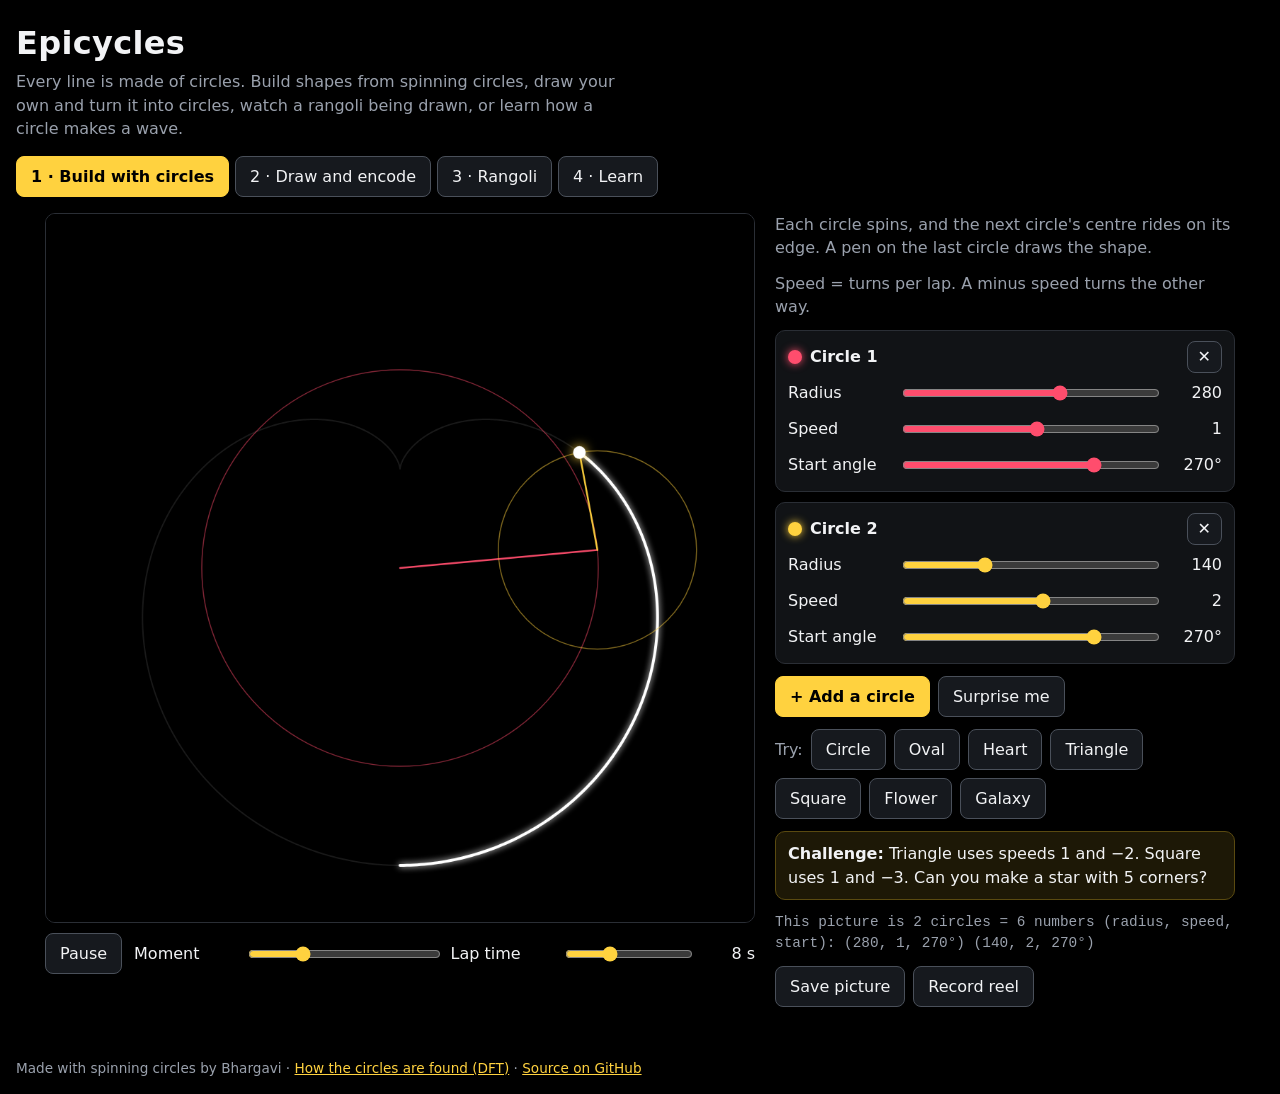
==== commit 4119dfc9: "Add DFT explainer cards" ====
--- a/index.html
+++ b/index.html
@@ -413,6 +413,7 @@
 
   <footer>
     Made with spinning circles by Bhargavi ·
+    <a href="dft.html">How the circles are found (DFT)</a> ·
     <a href="https://github.com/bhargavimahesh/epicycles">Source on GitHub</a>
   </footer>
 
